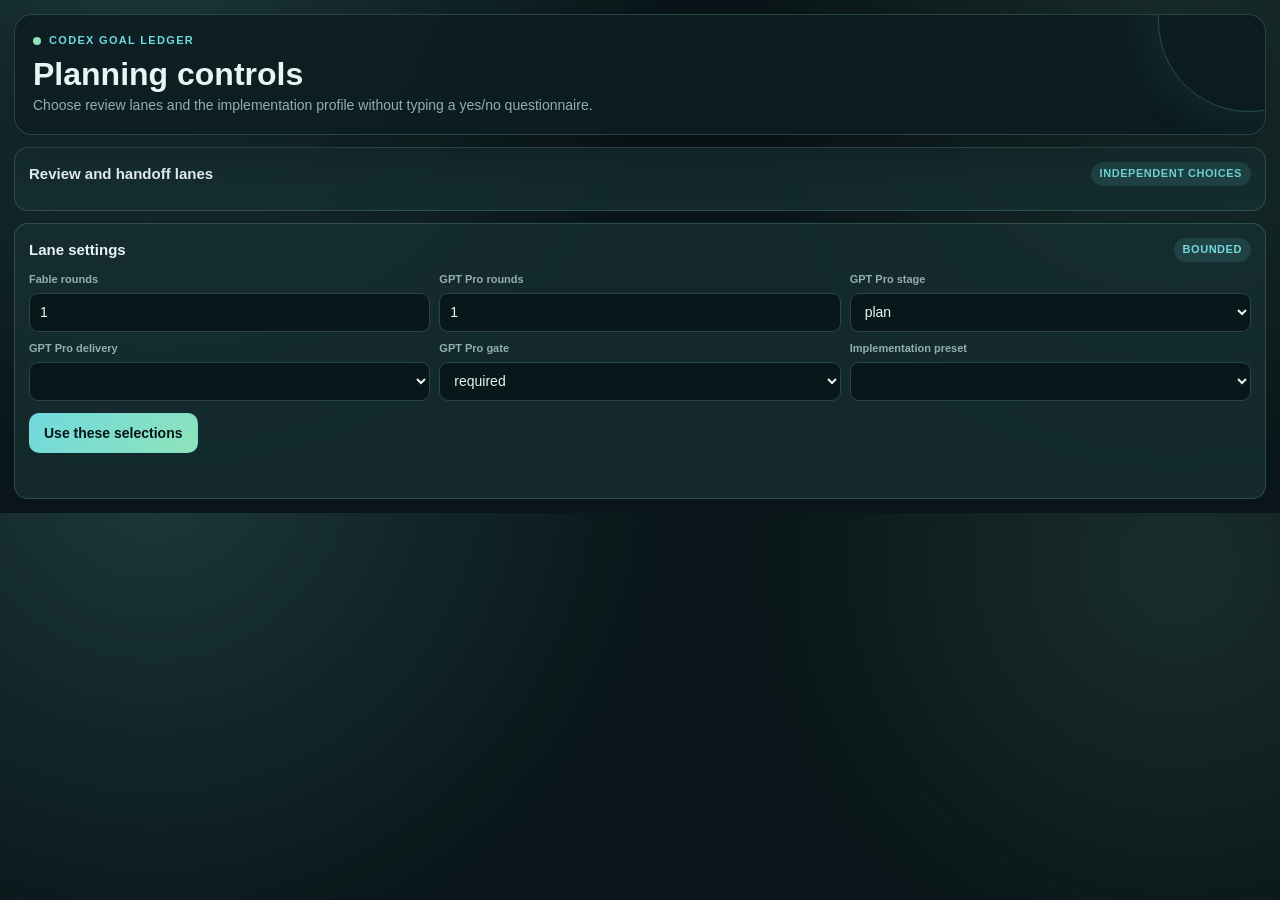
==== assets/review-bridge.html @ 06643fb8 "Sync durable parallel Goal Ledger" ====
<!doctype html>
<html lang="en">
<head>
  <meta charset="utf-8">
  <meta name="viewport" content="width=device-width,initial-scale=1">
  <style>
    :root {
      color-scheme: light dark;
      --ink: #eaf4f5;
      --muted: #93aeb3;
      --panel: rgba(14, 31, 35, .94);
      --panel-2: rgba(23, 47, 51, .82);
      --line: rgba(137, 201, 204, .22);
      --cyan: #71d9dd;
      --mint: #8ee3ba;
      --amber: #ffc972;
      --danger: #ff8f8f;
      --shadow: 0 18px 50px rgba(0, 0, 0, .24);
    }
    * { box-sizing: border-box; }
    body {
      margin: 0;
      min-width: 0;
      font: 14px/1.45 ui-sans-serif, -apple-system, BlinkMacSystemFont, "Segoe UI", sans-serif;
      color: var(--ink);
      background:
        radial-gradient(circle at 12% -10%, rgba(113, 217, 221, .18), transparent 42%),
        radial-gradient(circle at 92% 10%, rgba(142, 227, 186, .12), transparent 34%),
        #091518;
    }
    button, input, select, textarea { font: inherit; }
    button { cursor: pointer; }
    .shell { padding: 14px; }
    .hero {
      position: relative;
      overflow: hidden;
      padding: 18px;
      border: 1px solid var(--line);
      border-radius: 18px;
      background: linear-gradient(145deg, var(--panel), rgba(11, 27, 30, .96));
      box-shadow: var(--shadow);
    }
    .hero::after {
      content: "";
      position: absolute;
      width: 180px;
      height: 180px;
      right: -75px;
      top: -85px;
      border-radius: 999px;
      border: 1px solid rgba(113, 217, 221, .25);
      box-shadow: 0 0 55px rgba(113, 217, 221, .12);
    }
    .eyebrow {
      display: flex;
      gap: 8px;
      align-items: center;
      color: var(--cyan);
      font-size: 11px;
      font-weight: 800;
      letter-spacing: .12em;
      text-transform: uppercase;
    }
    .pulse {
      width: 8px;
      height: 8px;
      border-radius: 50%;
      background: var(--mint);
      box-shadow: 0 0 0 0 rgba(142, 227, 186, .5);
      animation: pulse 2.2s infinite;
    }
    @keyframes pulse {
      70% { box-shadow: 0 0 0 8px rgba(142, 227, 186, 0); }
      100% { box-shadow: 0 0 0 0 rgba(142, 227, 186, 0); }
    }
    h1 { margin: 8px 0 4px; max-width: 760px; font-size: clamp(21px, 4vw, 32px); line-height: 1.08; }
    h2 { margin: 0; font-size: 15px; }
    p { margin: 0; }
    .lead { color: var(--muted); max-width: 760px; }
    .grid { display: grid; gap: 12px; margin-top: 12px; }
    .two { grid-template-columns: repeat(2, minmax(0, 1fr)); }
    .card {
      padding: 14px;
      border: 1px solid var(--line);
      border-radius: 14px;
      background: var(--panel-2);
    }
    .card-head { display: flex; justify-content: space-between; gap: 10px; align-items: center; margin-bottom: 10px; }
    .badge {
      display: inline-flex;
      align-items: center;
      min-height: 24px;
      padding: 3px 9px;
      border-radius: 999px;
      background: rgba(113, 217, 221, .12);
      color: var(--cyan);
      font-size: 11px;
      font-weight: 800;
      text-transform: uppercase;
      letter-spacing: .05em;
    }
    .badge.wait { color: var(--amber); background: rgba(255, 201, 114, .12); }
    .check-grid { display: grid; grid-template-columns: repeat(2, minmax(0, 1fr)); gap: 8px; }
    .choice {
      display: flex;
      gap: 9px;
      align-items: flex-start;
      min-height: 48px;
      padding: 10px;
      border: 1px solid rgba(137, 201, 204, .15);
      border-radius: 11px;
      background: rgba(4, 15, 17, .38);
    }
    .choice:has(input:checked) { border-color: rgba(113, 217, 221, .52); background: rgba(113, 217, 221, .08); }
    input[type="checkbox"] { width: 17px; height: 17px; accent-color: #71d9dd; }
    label span { display: block; }
    .micro { color: var(--muted); font-size: 11px; }
    .fields { display: grid; grid-template-columns: repeat(3, minmax(0, 1fr)); gap: 9px; }
    .field { display: grid; gap: 5px; min-width: 0; }
    .field > span { color: var(--muted); font-size: 11px; font-weight: 700; }
    input[type="text"], input[type="number"], select, textarea {
      width: 100%;
      min-height: 39px;
      padding: 8px 10px;
      color: var(--ink);
      border: 1px solid rgba(137, 201, 204, .25);
      border-radius: 9px;
      background: rgba(4, 15, 17, .68);
      outline: none;
    }
    textarea { min-height: 135px; resize: vertical; }
    input:focus, select:focus, textarea:focus { border-color: var(--cyan); box-shadow: 0 0 0 3px rgba(113, 217, 221, .1); }
    .actions { display: flex; flex-wrap: wrap; gap: 8px; margin-top: 12px; }
    .button {
      min-height: 40px;
      padding: 9px 14px;
      border: 1px solid rgba(113, 217, 221, .42);
      border-radius: 10px;
      color: #071416;
      background: linear-gradient(135deg, var(--cyan), var(--mint));
      font-weight: 800;
    }
    .button.secondary { color: var(--ink); background: rgba(113, 217, 221, .08); }
    .button:disabled { cursor: not-allowed; opacity: .45; }
    .digest {
      padding: 9px 10px;
      overflow-wrap: anywhere;
      border-radius: 9px;
      color: var(--muted);
      background: rgba(4, 15, 17, .5);
      font: 11px/1.5 ui-monospace, SFMono-Regular, Menlo, monospace;
    }
    .member-list { display: grid; gap: 6px; max-height: 230px; overflow: auto; }
    .member { display: grid; grid-template-columns: minmax(0, 1fr) auto; gap: 8px; padding: 8px 9px; border-radius: 8px; background: rgba(4, 15, 17, .42); }
    .member strong { overflow-wrap: anywhere; font-size: 12px; }
    .member span { color: var(--muted); font-size: 11px; }
    .security { color: var(--mint); }
    .status { min-height: 22px; margin-top: 9px; color: var(--muted); }
    .status.error { color: var(--danger); }
    .hidden { display: none !important; }
    @media (max-width: 720px) {
      .two, .check-grid, .fields { grid-template-columns: 1fr; }
      .shell { padding: 8px; }
      .hero { padding: 14px; border-radius: 14px; }
    }
  </style>
</head>
<body>
  <main class="shell">
    <section class="hero">
      <div class="eyebrow"><span class="pulse"></span> Codex Goal Ledger</div>
      <h1 id="title">Planning controls</h1>
      <p class="lead" id="lead">Choose review lanes and the implementation profile without typing a yes/no questionnaire.</p>
    </section>

    <section id="planning" class="grid">
      <div class="card">
        <div class="card-head"><h2>Review and handoff lanes</h2><span class="badge">Independent choices</span></div>
        <div id="choices" class="check-grid"></div>
      </div>
      <div class="card">
        <div class="card-head"><h2>Lane settings</h2><span class="badge">Bounded</span></div>
        <div class="fields">
          <label class="field"><span>Fable rounds</span><input id="fable-rounds" type="number" min="1" max="10" value="1"></label>
          <label class="field"><span>GPT Pro rounds</span><input id="pro-rounds" type="number" min="1" max="3" value="1"></label>
          <label class="field"><span>GPT Pro stage</span><select id="pro-stage"><option>plan</option><option>implementation</option><option>both</option></select></label>
          <label class="field"><span>GPT Pro delivery</span><select id="pro-delivery"></select></label>
          <label class="field"><span>GPT Pro gate</span><select id="pro-gate"><option>required</option><option>advisory</option></select></label>
          <label class="field"><span>Implementation preset</span><select id="implementer"></select></label>
        </div>
        <div class="actions"><button id="submit-planning" class="button">Use these selections</button></div>
        <p id="planning-status" class="status" aria-live="polite"></p>
      </div>
    </section>

    <section id="review" class="grid hidden">
      <div class="grid two">
        <div class="card">
          <div class="card-head"><h2>Immutable review packet</h2><span id="review-status-badge" class="badge wait">packet ready</span></div>
          <div id="packet-digest" class="digest"></div>
          <p class="status security">ZIP-only reads · no live repository · no shell · response-only write</p>
        </div>
        <div class="card">
          <div class="card-head"><h2>Begin custody</h2><span class="badge">Pro only</span></div>
          <div class="fields">
            <label class="field"><span>Visible model</span><select id="model-visible"><option>Pro Extended</option><option>GPT Pro</option><option>ChatGPT Pro</option></select></label>
            <label class="field"><span>Thread title or URL</span><input id="thread-reference" type="text" value="Goal Ledger MCP App review"></label>
          </div>
          <div class="actions">
            <button id="begin-review" class="button">Begin exact-packet review</button>
            <button id="ask-pro" class="button secondary">Ask Pro to review now</button>
          </div>
          <p id="review-action-status" class="status" aria-live="polite"></p>
        </div>
      </div>
      <div class="card">
        <div class="card-head"><h2>Packet members</h2><span id="member-count" class="badge"></span></div>
        <div id="members" class="member-list"></div>
      </div>
      <div class="card">
        <div class="card-head"><h2>Manual response fallback</h2><span class="badge">Immutable</span></div>
        <p class="lead">Normally Pro calls <code>submit_pro_review_response</code> itself. Paste the complete answer here only if that final tool call was omitted.</p>
        <textarea id="response" placeholder="Verdict: SIGNED OFF&#10;&#10;..."></textarea>
        <div class="actions"><button id="submit-response" class="button secondary">Store complete response</button></div>
        <p id="response-status" class="status" aria-live="polite"></p>
      </div>
    </section>
  </main>

  <script>
    const state = { data: null, rpcId: 0, pending: new Map() };
    const $ = (id) => document.getElementById(id);

    function structured(value) {
      if (!value) return null;
      if (value.structuredContent) return value.structuredContent;
      if (value.result?.structuredContent) return value.result.structuredContent;
      return value;
    }

    function mergeToolResult(value) {
      const next = structured(value);
      if (!next || typeof next !== "object") return;
      if (next.mode || next.planning) state.data = { ...(state.data || {}), ...next };
      if (next.review) state.data = { ...(state.data || {}), mode: "review", review: next.review };
      render();
    }

    window.addEventListener("message", (event) => {
      if (event.source !== window.parent) return;
      const message = event.data;
      if (!message || message.jsonrpc !== "2.0") return;
      if (message.id && state.pending.has(message.id)) {
        const pending = state.pending.get(message.id);
        state.pending.delete(message.id);
        if (message.error) pending.reject(new Error(message.error.message || "MCP request failed"));
        else pending.resolve(message.result);
        return;
      }
      if (message.method === "ui/notifications/tool-result") mergeToolResult(message.params);
    }, { passive: true });

    function rpc(method, params) {
      const id = `goal-ledger-${++state.rpcId}`;
      return new Promise((resolve, reject) => {
        state.pending.set(id, { resolve, reject });
        window.parent.postMessage({ jsonrpc: "2.0", id, method, params }, "*");
        window.setTimeout(() => {
          if (!state.pending.has(id)) return;
          state.pending.delete(id);
          reject(new Error("MCP App request timed out"));
        }, 30000);
      });
    }

    async function callTool(name, args) {
      if (window.openai?.callTool) return window.openai.callTool(name, args);
      return rpc("tools/call", { name, arguments: args });
    }

    function postUserMessage(text) {
      window.parent.postMessage({
        jsonrpc: "2.0",
        method: "ui/message",
        params: { role: "user", content: [{ type: "text", text }] }
      }, "*");
    }

    function setStatus(id, text, error = false) {
      const node = $(id);
      node.textContent = text;
      node.classList.toggle("error", error);
    }

    function renderPlanning(planning) {
      const schema = planning?.schema || {};
      const defaults = planning?.defaults || {};
      const choices = $("choices");
      choices.replaceChildren();
      for (const item of schema.review_choices || []) {
        const label = document.createElement("label");
        label.className = "choice";
        const input = document.createElement("input");
        input.type = "checkbox";
        input.dataset.key = item.key;
        input.checked = Boolean(defaults[item.key]);
        const text = document.createElement("span");
        const title = document.createElement("span");
        title.textContent = item.label;
        const detail = document.createElement("span");
        detail.className = "micro";
        detail.textContent = item.key === "fable_rescue" ? "Qualified hard-science impasses only" : "Explicitly selected during planning";
        text.append(title, detail);
        label.append(input, text);
        choices.append(label);
      }
      $("fable-rounds").value = defaults.fable_rounds || 1;
      $("pro-rounds").value = defaults.pro_rounds || 1;
      $("pro-stage").value = defaults.pro_stage || "plan";
      $("pro-gate").value = defaults.pro_gate || "required";
      const delivery = $("pro-delivery");
      delivery.replaceChildren(...(schema.pro_deliveries || []).map(value => new Option(value, value)));
      delivery.value = defaults.pro_delivery || "mcp-app";
      const implementer = $("implementer");
      implementer.replaceChildren(...(schema.implementation_presets || []).map(item => new Option(`${item.family} · ${item.effort}`, item.agent)));
      implementer.value = defaults.implementation_agent || "goal-ledger-implementer";
    }

    function renderReview(review) {
      $("title").textContent = `${String(review.stage).toUpperCase()} review · round ${review.round}`;
      $("lead").textContent = review.decision || "Review the exact immutable packet and return a custody-bound verdict.";
      $("review-status-badge").textContent = String(review.status || "packet ready").replaceAll("-", " ");
      $("packet-digest").textContent = `sha256 ${review.packet_sha256}\n${review.packet_bytes} bytes`;
      const members = $("members");
      members.replaceChildren();
      for (const item of review.members || []) {
        const row = document.createElement("div");
        row.className = "member";
        const path = document.createElement("strong");
        path.textContent = item.path;
        const size = document.createElement("span");
        size.textContent = `${item.bytes} B`;
        row.append(path, size);
        members.append(row);
      }
      $("member-count").textContent = `${(review.members || []).length} files`;
      const submitted = ["submitted-waiting-response", "response-received", "reconciled-signed-off", "reconciled-blocked"].includes(review.status);
      $("begin-review").disabled = submitted;
      $("ask-pro").disabled = !submitted || review.status !== "submitted-waiting-response";
      setStatus("review-action-status", review.next_action || "");
    }

    function render() {
      if (!state.data) return;
      const reviewMode = state.data.mode === "review" && state.data.review;
      $("planning").classList.toggle("hidden", reviewMode);
      $("review").classList.toggle("hidden", !reviewMode);
      if (reviewMode) renderReview(state.data.review);
      else renderPlanning(state.data.planning);
    }

    $("submit-planning").addEventListener("click", () => {
      const reviews = {};
      document.querySelectorAll("#choices input[type=checkbox]").forEach(input => { reviews[input.dataset.key] = input.checked; });
      const selection = {
        reviews,
        fable_review_rounds: Number($("fable-rounds").value),
        pro_review_rounds: Number($("pro-rounds").value),
        pro_review_stage: $("pro-stage").value,
        pro_review_delivery: $("pro-delivery").value,
        pro_review_gate: $("pro-gate").value,
        implementation_agent: $("implementer").value
      };
      postUserMessage(`Goal Ledger planning selections:\n\n\`\`\`json\n${JSON.stringify(selection, null, 2)}\n\`\`\``);
      setStatus("planning-status", "Selections posted into the conversation.");
    });

    $("begin-review").addEventListener("click", async () => {
      setStatus("review-action-status", "Recording exact-packet custody…");
      try {
        const result = await callTool("begin_pro_review", {
          model_visible: $("model-visible").value,
          thread_reference: $("thread-reference").value
        });
        mergeToolResult(result);
        setStatus("review-action-status", "Custody recorded. Ask Pro to review the bound packet.");
      } catch (error) {
        setStatus("review-action-status", error.message || String(error), true);
      }
    });

    $("ask-pro").addEventListener("click", () => {
      postUserMessage(
        "Use the Codex Goal Ledger app now. Read every member listed in the bound immutable packet with read_review_file. Follow START-HERE.md exactly. Produce one complete response beginning with `Verdict: SIGNED OFF` or `Verdict: BLOCKED`, then call submit_pro_review_response with the entire response byte-for-byte. Do not assume access to the live repository."
      );
      setStatus("review-action-status", "Review request posted to the active Pro conversation.");
    });

    $("submit-response").addEventListener("click", async () => {
      const response = $("response").value;
      if (!response.trim()) return setStatus("response-status", "Paste the complete response first.", true);
      setStatus("response-status", "Storing immutable response…");
      try {
        const result = await callTool("submit_pro_review_response", { response });
        mergeToolResult(result);
        setStatus("response-status", "Complete response stored. Local reconciliation is required.");
      } catch (error) {
        setStatus("response-status", error.message || String(error), true);
      }
    });

    mergeToolResult(window.openai?.toolOutput);
    window.addEventListener("openai:set_globals", (event) => mergeToolResult(event.detail?.globals?.toolOutput), { passive: true });
  </script>
</body>
</html>
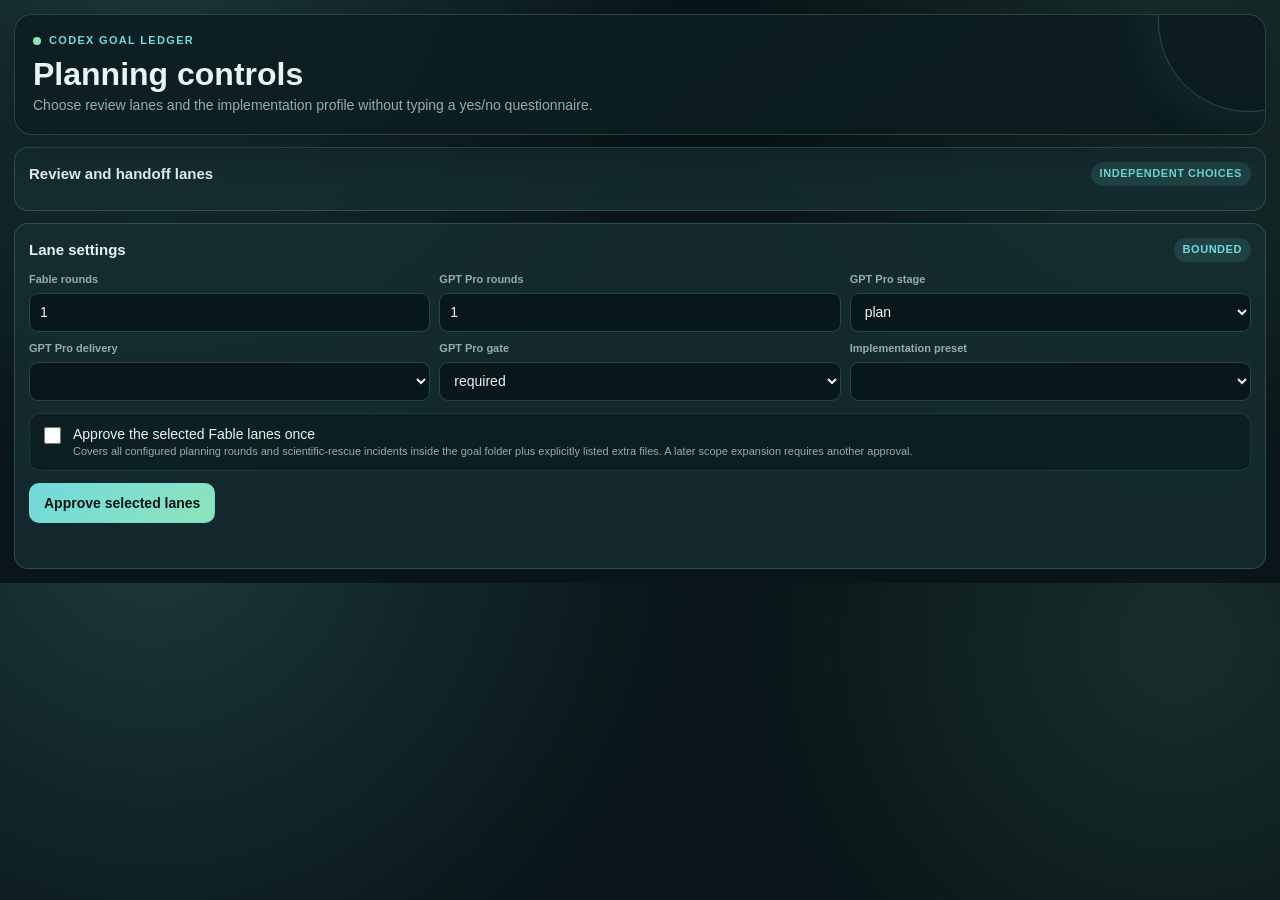
==== commit fad772b6: "Sync automated review workflows" ====
--- a/assets/review-bridge.html
+++ b/assets/review-bridge.html
@@ -188,7 +188,14 @@
           <label class="field"><span>GPT Pro gate</span><select id="pro-gate"><option>required</option><option>advisory</option></select></label>
           <label class="field"><span>Implementation preset</span><select id="implementer"></select></label>
         </div>
-        <div class="actions"><button id="submit-planning" class="button">Use these selections</button></div>
+        <label class="choice" style="margin-top:12px">
+          <input id="approve-fable-envelope" type="checkbox">
+          <span>
+            <span>Approve the selected Fable lanes once</span>
+            <span class="micro">Covers all configured planning rounds and scientific-rescue incidents inside the goal folder plus explicitly listed extra files. A later scope expansion requires another approval.</span>
+          </span>
+        </label>
+        <div class="actions"><button id="submit-planning" class="button">Approve selected lanes</button></div>
         <p id="planning-status" class="status" aria-live="polite"></p>
       </div>
     </section>
@@ -219,7 +226,7 @@
       </div>
       <div class="card">
         <div class="card-head"><h2>Manual response fallback</h2><span class="badge">Immutable</span></div>
-        <p class="lead">Normally Pro calls <code>submit_pro_review_response</code> itself. Paste the complete answer here only if that final tool call was omitted.</p>
+        <p class="lead">Normally Pro calls <code>write_review</code> itself. Paste the complete answer here only if that final tool call was omitted.</p>
         <textarea id="response" placeholder="Verdict: SIGNED OFF&#10;&#10;..."></textarea>
         <div class="actions"><button id="submit-response" class="button secondary">Store complete response</button></div>
         <p id="response-status" class="status" aria-live="polite"></p>
@@ -320,10 +327,28 @@
       $("pro-gate").value = defaults.pro_gate || "required";
       const delivery = $("pro-delivery");
       delivery.replaceChildren(...(schema.pro_deliveries || []).map(value => new Option(value, value)));
-      delivery.value = defaults.pro_delivery || "mcp-app";
+      delivery.value = defaults.pro_delivery || "auto-ui";
       const implementer = $("implementer");
       implementer.replaceChildren(...(schema.implementation_presets || []).map(item => new Option(`${item.family} · ${item.effort}`, item.agent)));
       implementer.value = defaults.implementation_agent || "goal-ledger-implementer";
+      updatePlanningApproval();
+    }
+
+    function selectedReviews() {
+      const reviews = {};
+      document.querySelectorAll("#choices input[type=checkbox]").forEach(input => {
+        reviews[input.dataset.key] = input.checked;
+      });
+      return reviews;
+    }
+
+    function updatePlanningApproval() {
+      const reviews = selectedReviews();
+      const fableSelected = Boolean(reviews.fable_feedback || reviews.fable_rescue);
+      $("approve-fable-envelope").disabled = !fableSelected;
+      if (!fableSelected) $("approve-fable-envelope").checked = false;
+      $("submit-planning").disabled =
+        fableSelected && !$("approve-fable-envelope").checked;
     }
 
     function renderReview(review) {
@@ -359,9 +384,15 @@
       else renderPlanning(state.data.planning);
     }
 
+    $("choices").addEventListener("change", updatePlanningApproval);
+    $("approve-fable-envelope").addEventListener("change", updatePlanningApproval);
+
     $("submit-planning").addEventListener("click", () => {
-      const reviews = {};
-      document.querySelectorAll("#choices input[type=checkbox]").forEach(input => { reviews[input.dataset.key] = input.checked; });
+      const reviews = selectedReviews();
+      const fableSelected = Boolean(reviews.fable_feedback || reviews.fable_rescue);
+      if (fableSelected && !$("approve-fable-envelope").checked) {
+        return setStatus("planning-status", "Approve the one-time Fable envelope first.", true);
+      }
       const selection = {
         reviews,
         fable_review_rounds: Number($("fable-rounds").value),
@@ -369,10 +400,22 @@
         pro_review_stage: $("pro-stage").value,
         pro_review_delivery: $("pro-delivery").value,
         pro_review_gate: $("pro-gate").value,
-        implementation_agent: $("implementer").value
+        implementation_agent: $("implementer").value,
+        owner_approval: {
+          fable_goal_authorization: fableSelected,
+          includes_planning_rounds: reviews.fable_feedback,
+          includes_scientific_rescue: reviews.fable_rescue,
+          path_envelope: "goal directory plus explicitly listed additional files",
+          expansion_requires_new_approval: true
+        }
       };
       postUserMessage(`Goal Ledger planning selections:\n\n\`\`\`json\n${JSON.stringify(selection, null, 2)}\n\`\`\``);
-      setStatus("planning-status", "Selections posted into the conversation.");
+      setStatus(
+        "planning-status",
+        fableSelected
+          ? "Selections and one-time Fable authorization posted. No typed approval sentence is required."
+          : "Selections posted into the conversation."
+      );
     });
 
     $("begin-review").addEventListener("click", async () => {
@@ -391,7 +434,7 @@
 
     $("ask-pro").addEventListener("click", () => {
       postUserMessage(
-        "Use the Codex Goal Ledger app now. Read every member listed in the bound immutable packet with read_review_file. Follow START-HERE.md exactly. Produce one complete response beginning with `Verdict: SIGNED OFF` or `Verdict: BLOCKED`, then call submit_pro_review_response with the entire response byte-for-byte. Do not assume access to the live repository."
+        "Open the bound Goal Ledger workspace, read START-HERE.md and every file returned by list_files, use search when helpful, perform the requested review, then save the complete response with write_review. Do not assume shell or live repository access."
       );
       setStatus("review-action-status", "Review request posted to the active Pro conversation.");
     });
